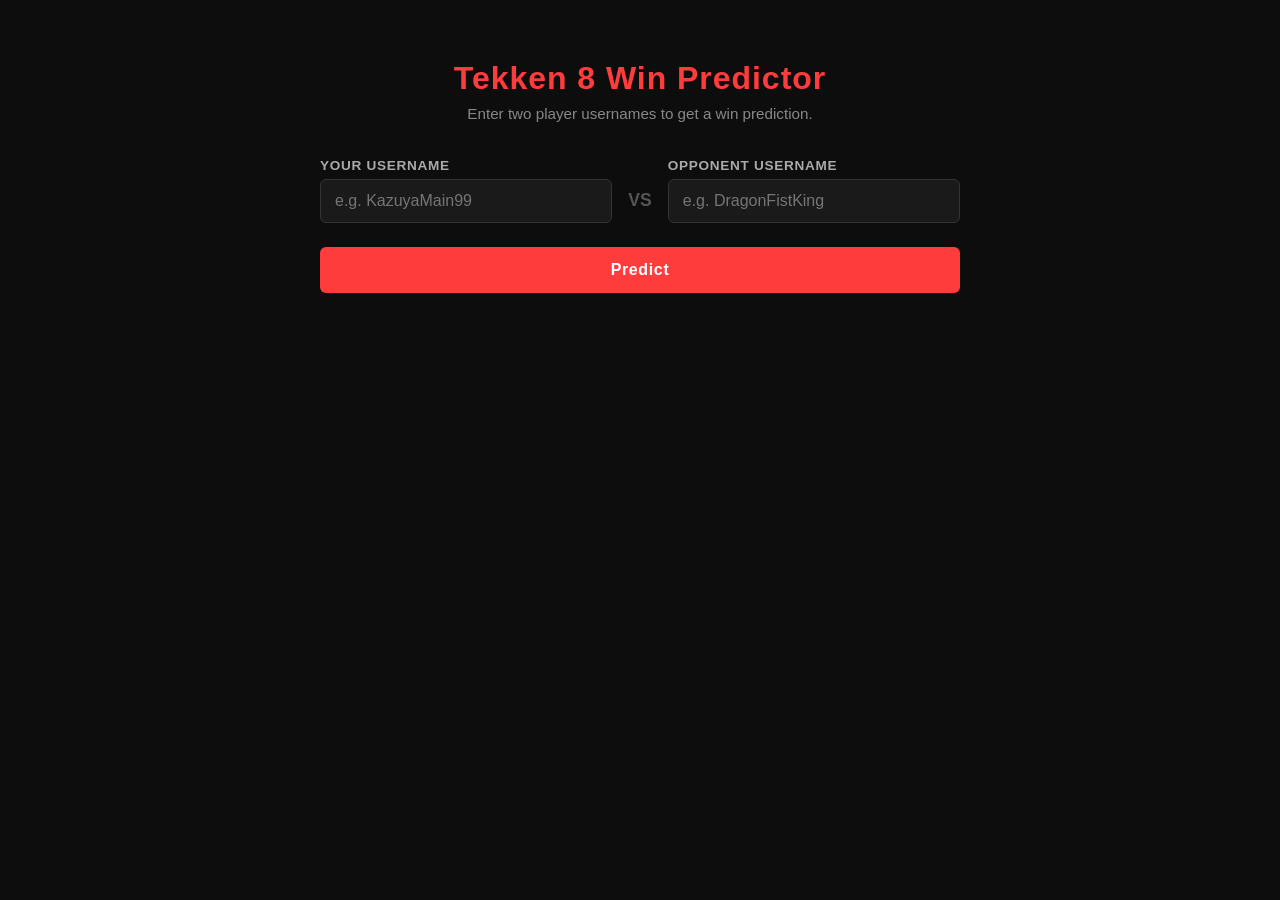
==== frontend/index.html @ 677386f2 "UI frontend draft complete" ====
<!DOCTYPE html>
<html lang="en">
<head>
  <meta charset="UTF-8" />
  <meta name="viewport" content="width=device-width, initial-scale=1.0" />
  <title>Tekken 8 Win Predictor</title>
  <link rel="stylesheet" href="style.css" />
</head>
<body>
  <main>
    <h1>Tekken 8 Win Predictor</h1>
    <p class="subtitle">Enter two player usernames to get a win prediction.</p>

    <form id="predict-form">
      <div class="players">
        <div class="player-field">
          <label for="player1">Your Username</label>
          <input id="player1" type="text" placeholder="e.g. KazuyaMain99" autocomplete="off" required />
        </div>

        <div class="vs">VS</div>

        <div class="player-field">
          <label for="player2">Opponent Username</label>
          <input id="player2" type="text" placeholder="e.g. DragonFistKing" autocomplete="off" required />
        </div>
      </div>

      <button type="submit" id="submit-btn">Predict</button>
    </form>

    <section id="result" class="hidden">
      <div class="result-card">
        <div class="win-bar-container">
          <div id="win-bar" class="win-bar"></div>
        </div>
        <div class="win-labels">
          <span id="label-p1" class="win-label"></span>
          <span id="label-p2" class="win-label right"></span>
        </div>
        <p id="explanation" class="explanation"></p>
      </div>
    </section>

    <section id="error-msg" class="hidden error">
      <p id="error-text"></p>
    </section>
  </main>

  <script src="app.js"></script>
</body>
</html>
---- frontend/style.css ----
*, *::before, *::after {
  box-sizing: border-box;
  margin: 0;
  padding: 0;
}

body {
  background: #0d0d0d;
  color: #f0f0f0;
  font-family: 'Segoe UI', sans-serif;
  min-height: 100vh;
  display: flex;
  justify-content: center;
  align-items: flex-start;
  padding: 60px 16px;
}

main {
  width: 100%;
  max-width: 640px;
}

h1 {
  font-size: 2rem;
  font-weight: 700;
  letter-spacing: 0.03em;
  text-align: center;
  color: #ff3c3c;
}

.subtitle {
  text-align: center;
  color: #888;
  margin-top: 8px;
  margin-bottom: 36px;
  font-size: 0.95rem;
}

/* --- Form --- */
#predict-form {
  display: flex;
  flex-direction: column;
  gap: 24px;
}

.players {
  display: flex;
  align-items: flex-end;
  gap: 16px;
}

.player-field {
  display: flex;
  flex-direction: column;
  gap: 6px;
  flex: 1;
}

label {
  font-size: 0.85rem;
  font-weight: 600;
  color: #aaa;
  text-transform: uppercase;
  letter-spacing: 0.05em;
}

input[type="text"] {
  background: #1a1a1a;
  border: 1px solid #333;
  border-radius: 6px;
  color: #f0f0f0;
  font-size: 1rem;
  padding: 12px 14px;
  outline: none;
  transition: border-color 0.2s;
  width: 100%;
}

input[type="text"]:focus {
  border-color: #ff3c3c;
}

.vs {
  font-size: 1.1rem;
  font-weight: 800;
  color: #555;
  padding-bottom: 12px;
  flex-shrink: 0;
}

button[type="submit"] {
  background: #ff3c3c;
  border: none;
  border-radius: 6px;
  color: #fff;
  cursor: pointer;
  font-size: 1rem;
  font-weight: 700;
  letter-spacing: 0.04em;
  padding: 14px;
  transition: background 0.2s, opacity 0.2s;
  width: 100%;
}

button[type="submit"]:hover {
  background: #e03030;
}

button[type="submit"]:disabled {
  opacity: 0.5;
  cursor: not-allowed;
}

/* --- Result card --- */
.result-card {
  background: #1a1a1a;
  border: 1px solid #2a2a2a;
  border-radius: 10px;
  margin-top: 36px;
  padding: 28px 24px;
}

.win-bar-container {
  background: #2e2e2e;
  border-radius: 999px;
  height: 18px;
  overflow: hidden;
  width: 100%;
}

.win-bar {
  background: linear-gradient(90deg, #ff3c3c, #ff7043);
  height: 100%;
  border-radius: 999px;
  transition: width 0.6s ease;
  width: 0%;
}

.win-labels {
  display: flex;
  justify-content: space-between;
  margin-top: 10px;
}

.win-label {
  font-size: 0.9rem;
  color: #ccc;
}

.win-label.right {
  text-align: right;
}

.explanation {
  border-top: 1px solid #2a2a2a;
  color: #bbb;
  font-size: 0.95rem;
  line-height: 1.6;
  margin-top: 20px;
  padding-top: 16px;
}

/* --- Error --- */
.error {
  background: #2a0a0a;
  border: 1px solid #6b1c1c;
  border-radius: 8px;
  color: #f88;
  margin-top: 24px;
  padding: 16px 20px;
  font-size: 0.9rem;
}

.hidden {
  display: none;
}

/* --- Loading state --- */
#submit-btn.loading::after {
  content: '…';
}
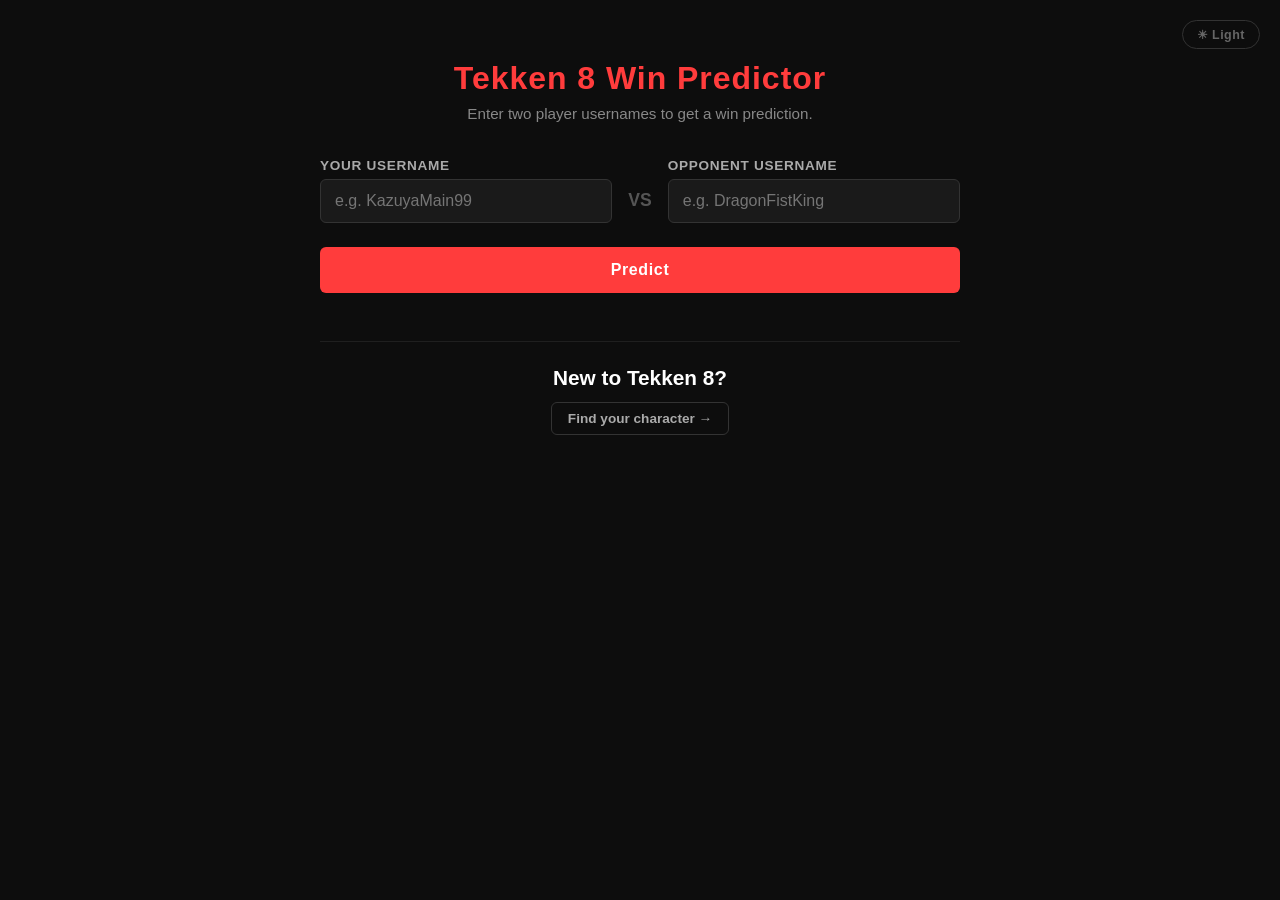
==== commit 5641f44f: "Add character quiz and light mode toggle - Added character finder quiz (quiz.html, quiz.js, quiz.css" ====
--- a/frontend/index.html
+++ b/frontend/index.html
@@ -5,6 +5,7 @@
   <meta name="viewport" content="width=device-width, initial-scale=1.0" />
   <title>Tekken 8 Win Predictor</title>
   <link rel="stylesheet" href="style.css" />
+  <script>if (localStorage.getItem('tekken-theme') === 'light') document.documentElement.classList.add('light');</script>
 </head>
 <body>
   <main>
@@ -45,8 +46,15 @@
     <section id="error-msg" class="hidden error">
       <p id="error-text"></p>
     </section>
+
+    <div class="quiz-cta">
+      <span class="quiz-cta-label">New to Tekken 8?</span>
+      <a href="quiz.html" class="quiz-cta-btn">Find your character →</a>
+    </div>
   </main>
 
+  <button id="theme-toggle" class="theme-toggle">☀ Light</button>
   <script src="app.js"></script>
+  <script src="theme.js"></script>
 </body>
 </html>
--- a/frontend/style.css
+++ b/frontend/style.css
@@ -175,7 +175,148 @@
   display: none;
 }
 
+/* --- Character quiz CTA --- */
+.quiz-cta {
+  align-items: center;
+  border-top: 1px solid #1f1f1f;
+  display: flex;
+  flex-direction: column;
+  gap: 12px;
+  justify-content: center;
+  margin-top: 48px;
+  padding-top: 24px;
+}
+
+.quiz-cta-label {
+  color: #ffffff;
+  font-size: 1.3rem;
+  font-weight: 600;
+}
+
+.quiz-cta-btn {
+  border: 1px solid #333;
+  border-radius: 6px;
+  color: #aaa;
+  font-size: 0.85rem;
+  font-weight: 600;
+  padding: 8px 16px;
+  text-decoration: none;
+  transition: border-color 0.2s, color 0.2s;
+}
+
+.quiz-cta-btn:hover {
+  border-color: #ff3c3c;
+  color: #fff;
+}
+
 /* --- Loading state --- */
 #submit-btn.loading::after {
   content: '…';
 }
+
+/* --- Theme toggle button --- */
+.theme-toggle {
+  background: transparent;
+  border: 1px solid #333;
+  border-radius: 20px;
+  color: #666;
+  cursor: pointer;
+  font-size: 0.78rem;
+  font-weight: 600;
+  letter-spacing: 0.04em;
+  padding: 6px 14px;
+  position: fixed;
+  right: 20px;
+  top: 20px;
+  transition: border-color 0.2s, color 0.2s;
+  z-index: 100;
+}
+
+.theme-toggle:hover {
+  border-color: #ff3c3c;
+  color: #fff;
+}
+
+/* --- Light mode overrides --- */
+html.light body {
+  background: #f2f2f2;
+  color: #111;
+}
+
+html.light h1 {
+  color: #e02020;
+}
+
+html.light .subtitle {
+  color: #777;
+}
+
+html.light label {
+  color: #666;
+}
+
+html.light input[type="text"] {
+  background: #fff;
+  border-color: #ccc;
+  color: #111;
+}
+
+html.light input[type="text"]:focus {
+  border-color: #e02020;
+}
+
+html.light .vs {
+  color: #bbb;
+}
+
+html.light .result-card {
+  background: #fff;
+  border-color: #e0e0e0;
+}
+
+html.light .win-bar-container {
+  background: #e0e0e0;
+}
+
+html.light .win-label {
+  color: #444;
+}
+
+html.light .explanation {
+  border-top-color: #e0e0e0;
+  color: #555;
+}
+
+html.light .error {
+  background: #fff0f0;
+  border-color: #f5a5a5;
+  color: #c0392b;
+}
+
+html.light .quiz-cta {
+  border-top-color: #e0e0e0;
+}
+
+html.light .quiz-cta-label {
+  color: #222;
+}
+
+html.light .quiz-cta-btn {
+  border-color: #ccc;
+  color: #555;
+}
+
+html.light .quiz-cta-btn:hover {
+  border-color: #e02020;
+  color: #111;
+}
+
+html.light .theme-toggle {
+  border-color: #ccc;
+  color: #555;
+}
+
+html.light .theme-toggle:hover {
+  border-color: #e02020;
+  color: #111;
+}
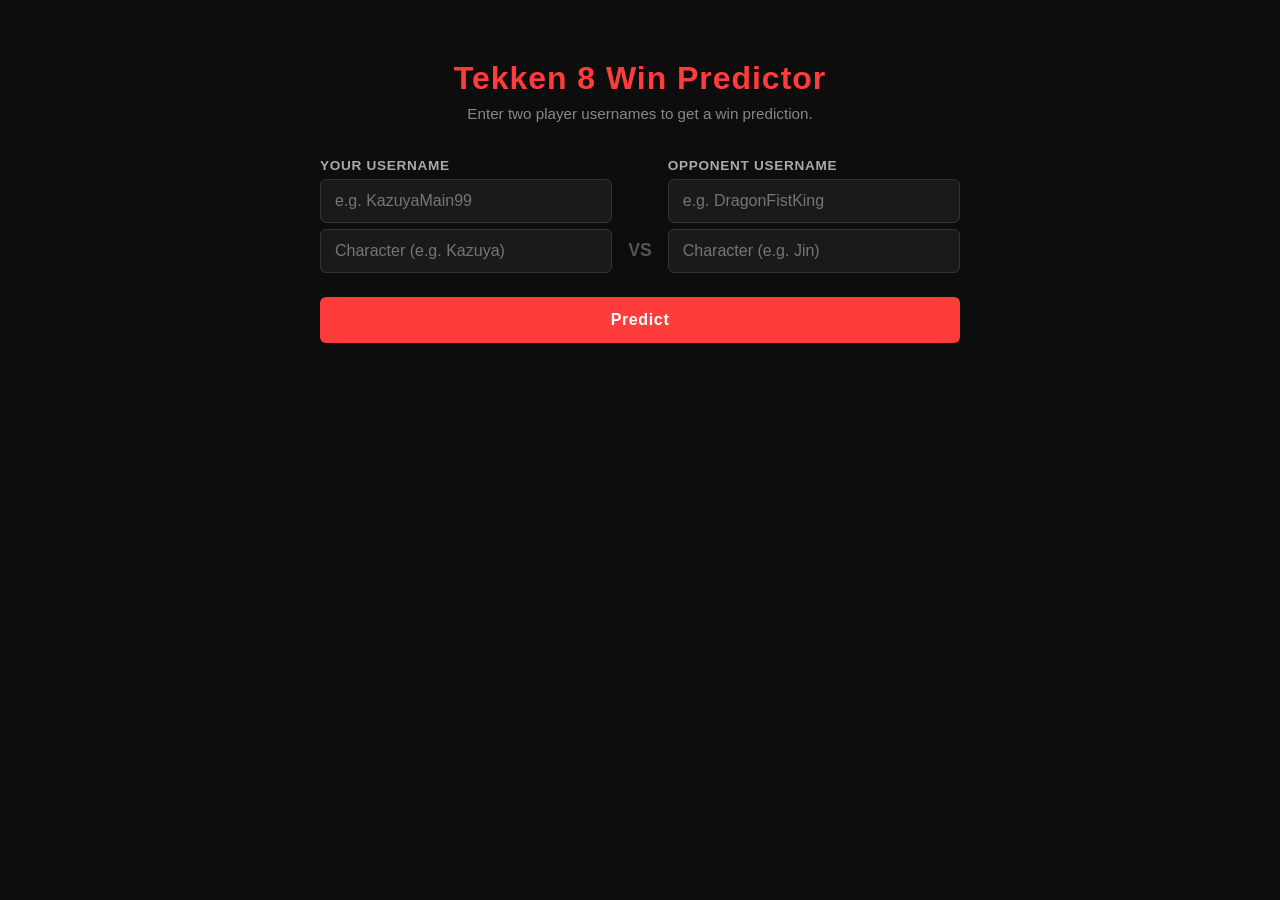
==== commit 2bfc9edf: "feat(groq): add Groq LLM integration backend and frontend character inputs" ====
--- a/frontend/index.html
+++ b/frontend/index.html
@@ -1,60 +1,54 @@
-<!DOCTYPE html>
-<html lang="en">
-<head>
-  <meta charset="UTF-8" />
-  <meta name="viewport" content="width=device-width, initial-scale=1.0" />
-  <title>Tekken 8 Win Predictor</title>
-  <link rel="stylesheet" href="style.css" />
-  <script>if (localStorage.getItem('tekken-theme') === 'light') document.documentElement.classList.add('light');</script>
-</head>
-<body>
-  <main>
-    <h1>Tekken 8 Win Predictor</h1>
-    <p class="subtitle">Enter two player usernames to get a win prediction.</p>
-
-    <form id="predict-form">
-      <div class="players">
-        <div class="player-field">
-          <label for="player1">Your Username</label>
-          <input id="player1" type="text" placeholder="e.g. KazuyaMain99" autocomplete="off" required />
-        </div>
-
-        <div class="vs">VS</div>
-
-        <div class="player-field">
-          <label for="player2">Opponent Username</label>
-          <input id="player2" type="text" placeholder="e.g. DragonFistKing" autocomplete="off" required />
-        </div>
-      </div>
-
-      <button type="submit" id="submit-btn">Predict</button>
-    </form>
-
-    <section id="result" class="hidden">
-      <div class="result-card">
-        <div class="win-bar-container">
-          <div id="win-bar" class="win-bar"></div>
-        </div>
-        <div class="win-labels">
-          <span id="label-p1" class="win-label"></span>
-          <span id="label-p2" class="win-label right"></span>
-        </div>
-        <p id="explanation" class="explanation"></p>
-      </div>
-    </section>
-
-    <section id="error-msg" class="hidden error">
-      <p id="error-text"></p>
-    </section>
-
-    <div class="quiz-cta">
-      <span class="quiz-cta-label">New to Tekken 8?</span>
-      <a href="quiz.html" class="quiz-cta-btn">Find your character →</a>
-    </div>
-  </main>
-
-  <button id="theme-toggle" class="theme-toggle">☀ Light</button>
-  <script src="app.js"></script>
-  <script src="theme.js"></script>
-</body>
-</html>
+<!DOCTYPE html>
+<html lang="en">
+<head>
+  <meta charset="UTF-8" />
+  <meta name="viewport" content="width=device-width, initial-scale=1.0" />
+  <title>Tekken 8 Win Predictor</title>
+  <link rel="stylesheet" href="style.css" />
+</head>
+<body>
+  <main>
+    <h1>Tekken 8 Win Predictor</h1>
+    <p class="subtitle">Enter two player usernames to get a win prediction.</p>
+
+    <form id="predict-form">
+      <div class="players">
+        <div class="player-field">
+          <label for="player1">Your Username</label>
+          <input id="player1" type="text" placeholder="e.g. KazuyaMain99" autocomplete="off" required />
+          <input id="player1-char" type="text" class="char-input" placeholder="Character (e.g. Kazuya)" autocomplete="off" />
+        </div>
+
+        <div class="vs">VS</div>
+
+        <div class="player-field">
+          <label for="player2">Opponent Username</label>
+          <input id="player2" type="text" placeholder="e.g. DragonFistKing" autocomplete="off" required />
+          <input id="player2-char" type="text" class="char-input" placeholder="Character (e.g. Jin)" autocomplete="off" />
+        </div>
+      </div>
+
+      <button type="submit" id="submit-btn">Predict</button>
+    </form>
+
+    <section id="result" class="hidden">
+      <div class="result-card">
+        <div class="win-bar-container">
+          <div id="win-bar" class="win-bar"></div>
+        </div>
+        <div class="win-labels">
+          <span id="label-p1" class="win-label"></span>
+          <span id="label-p2" class="win-label right"></span>
+        </div>
+        <p id="explanation" class="explanation"></p>
+      </div>
+    </section>
+
+    <section id="error-msg" class="hidden error">
+      <p id="error-text"></p>
+    </section>
+  </main>
+
+  <script src="app.js"></script>
+</body>
+</html>
--- a/frontend/style.css
+++ b/frontend/style.css
@@ -1,322 +1,181 @@
-*, *::before, *::after {
-  box-sizing: border-box;
-  margin: 0;
-  padding: 0;
-}
-
-body {
-  background: #0d0d0d;
-  color: #f0f0f0;
-  font-family: 'Segoe UI', sans-serif;
-  min-height: 100vh;
-  display: flex;
-  justify-content: center;
-  align-items: flex-start;
-  padding: 60px 16px;
-}
-
-main {
-  width: 100%;
-  max-width: 640px;
-}
-
-h1 {
-  font-size: 2rem;
-  font-weight: 700;
-  letter-spacing: 0.03em;
-  text-align: center;
-  color: #ff3c3c;
-}
-
-.subtitle {
-  text-align: center;
-  color: #888;
-  margin-top: 8px;
-  margin-bottom: 36px;
-  font-size: 0.95rem;
-}
-
-/* --- Form --- */
-#predict-form {
-  display: flex;
-  flex-direction: column;
-  gap: 24px;
-}
-
-.players {
-  display: flex;
-  align-items: flex-end;
-  gap: 16px;
-}
-
-.player-field {
-  display: flex;
-  flex-direction: column;
-  gap: 6px;
-  flex: 1;
-}
-
-label {
-  font-size: 0.85rem;
-  font-weight: 600;
-  color: #aaa;
-  text-transform: uppercase;
-  letter-spacing: 0.05em;
-}
-
-input[type="text"] {
-  background: #1a1a1a;
-  border: 1px solid #333;
-  border-radius: 6px;
-  color: #f0f0f0;
-  font-size: 1rem;
-  padding: 12px 14px;
-  outline: none;
-  transition: border-color 0.2s;
-  width: 100%;
-}
-
-input[type="text"]:focus {
-  border-color: #ff3c3c;
-}
-
-.vs {
-  font-size: 1.1rem;
-  font-weight: 800;
-  color: #555;
-  padding-bottom: 12px;
-  flex-shrink: 0;
-}
-
-button[type="submit"] {
-  background: #ff3c3c;
-  border: none;
-  border-radius: 6px;
-  color: #fff;
-  cursor: pointer;
-  font-size: 1rem;
-  font-weight: 700;
-  letter-spacing: 0.04em;
-  padding: 14px;
-  transition: background 0.2s, opacity 0.2s;
-  width: 100%;
-}
-
-button[type="submit"]:hover {
-  background: #e03030;
-}
-
-button[type="submit"]:disabled {
-  opacity: 0.5;
-  cursor: not-allowed;
-}
-
-/* --- Result card --- */
-.result-card {
-  background: #1a1a1a;
-  border: 1px solid #2a2a2a;
-  border-radius: 10px;
-  margin-top: 36px;
-  padding: 28px 24px;
-}
-
-.win-bar-container {
-  background: #2e2e2e;
-  border-radius: 999px;
-  height: 18px;
-  overflow: hidden;
-  width: 100%;
-}
-
-.win-bar {
-  background: linear-gradient(90deg, #ff3c3c, #ff7043);
-  height: 100%;
-  border-radius: 999px;
-  transition: width 0.6s ease;
-  width: 0%;
-}
-
-.win-labels {
-  display: flex;
-  justify-content: space-between;
-  margin-top: 10px;
-}
-
-.win-label {
-  font-size: 0.9rem;
-  color: #ccc;
-}
-
-.win-label.right {
-  text-align: right;
-}
-
-.explanation {
-  border-top: 1px solid #2a2a2a;
-  color: #bbb;
-  font-size: 0.95rem;
-  line-height: 1.6;
-  margin-top: 20px;
-  padding-top: 16px;
-}
-
-/* --- Error --- */
-.error {
-  background: #2a0a0a;
-  border: 1px solid #6b1c1c;
-  border-radius: 8px;
-  color: #f88;
-  margin-top: 24px;
-  padding: 16px 20px;
-  font-size: 0.9rem;
-}
-
-.hidden {
-  display: none;
-}
-
-/* --- Character quiz CTA --- */
-.quiz-cta {
-  align-items: center;
-  border-top: 1px solid #1f1f1f;
-  display: flex;
-  flex-direction: column;
-  gap: 12px;
-  justify-content: center;
-  margin-top: 48px;
-  padding-top: 24px;
-}
-
-.quiz-cta-label {
-  color: #ffffff;
-  font-size: 1.3rem;
-  font-weight: 600;
-}
-
-.quiz-cta-btn {
-  border: 1px solid #333;
-  border-radius: 6px;
-  color: #aaa;
-  font-size: 0.85rem;
-  font-weight: 600;
-  padding: 8px 16px;
-  text-decoration: none;
-  transition: border-color 0.2s, color 0.2s;
-}
-
-.quiz-cta-btn:hover {
-  border-color: #ff3c3c;
-  color: #fff;
-}
-
-/* --- Loading state --- */
-#submit-btn.loading::after {
-  content: '…';
-}
-
-/* --- Theme toggle button --- */
-.theme-toggle {
-  background: transparent;
-  border: 1px solid #333;
-  border-radius: 20px;
-  color: #666;
-  cursor: pointer;
-  font-size: 0.78rem;
-  font-weight: 600;
-  letter-spacing: 0.04em;
-  padding: 6px 14px;
-  position: fixed;
-  right: 20px;
-  top: 20px;
-  transition: border-color 0.2s, color 0.2s;
-  z-index: 100;
-}
-
-.theme-toggle:hover {
-  border-color: #ff3c3c;
-  color: #fff;
-}
-
-/* --- Light mode overrides --- */
-html.light body {
-  background: #f2f2f2;
-  color: #111;
-}
-
-html.light h1 {
-  color: #e02020;
-}
-
-html.light .subtitle {
-  color: #777;
-}
-
-html.light label {
-  color: #666;
-}
-
-html.light input[type="text"] {
-  background: #fff;
-  border-color: #ccc;
-  color: #111;
-}
-
-html.light input[type="text"]:focus {
-  border-color: #e02020;
-}
-
-html.light .vs {
-  color: #bbb;
-}
-
-html.light .result-card {
-  background: #fff;
-  border-color: #e0e0e0;
-}
-
-html.light .win-bar-container {
-  background: #e0e0e0;
-}
-
-html.light .win-label {
-  color: #444;
-}
-
-html.light .explanation {
-  border-top-color: #e0e0e0;
-  color: #555;
-}
-
-html.light .error {
-  background: #fff0f0;
-  border-color: #f5a5a5;
-  color: #c0392b;
-}
-
-html.light .quiz-cta {
-  border-top-color: #e0e0e0;
-}
-
-html.light .quiz-cta-label {
-  color: #222;
-}
-
-html.light .quiz-cta-btn {
-  border-color: #ccc;
-  color: #555;
-}
-
-html.light .quiz-cta-btn:hover {
-  border-color: #e02020;
-  color: #111;
-}
-
-html.light .theme-toggle {
-  border-color: #ccc;
-  color: #555;
-}
-
-html.light .theme-toggle:hover {
-  border-color: #e02020;
-  color: #111;
-}
+*, *::before, *::after {
+  box-sizing: border-box;
+  margin: 0;
+  padding: 0;
+}
+
+body {
+  background: #0d0d0d;
+  color: #f0f0f0;
+  font-family: 'Segoe UI', sans-serif;
+  min-height: 100vh;
+  display: flex;
+  justify-content: center;
+  align-items: flex-start;
+  padding: 60px 16px;
+}
+
+main {
+  width: 100%;
+  max-width: 640px;
+}
+
+h1 {
+  font-size: 2rem;
+  font-weight: 700;
+  letter-spacing: 0.03em;
+  text-align: center;
+  color: #ff3c3c;
+}
+
+.subtitle {
+  text-align: center;
+  color: #888;
+  margin-top: 8px;
+  margin-bottom: 36px;
+  font-size: 0.95rem;
+}
+
+/* --- Form --- */
+#predict-form {
+  display: flex;
+  flex-direction: column;
+  gap: 24px;
+}
+
+.players {
+  display: flex;
+  align-items: flex-end;
+  gap: 16px;
+}
+
+.player-field {
+  display: flex;
+  flex-direction: column;
+  gap: 6px;
+  flex: 1;
+}
+
+label {
+  font-size: 0.85rem;
+  font-weight: 600;
+  color: #aaa;
+  text-transform: uppercase;
+  letter-spacing: 0.05em;
+}
+
+input[type="text"] {
+  background: #1a1a1a;
+  border: 1px solid #333;
+  border-radius: 6px;
+  color: #f0f0f0;
+  font-size: 1rem;
+  padding: 12px 14px;
+  outline: none;
+  transition: border-color 0.2s;
+  width: 100%;
+}
+
+input[type="text"]:focus {
+  border-color: #ff3c3c;
+}
+
+.vs {
+  font-size: 1.1rem;
+  font-weight: 800;
+  color: #555;
+  padding-bottom: 12px;
+  flex-shrink: 0;
+}
+
+button[type="submit"] {
+  background: #ff3c3c;
+  border: none;
+  border-radius: 6px;
+  color: #fff;
+  cursor: pointer;
+  font-size: 1rem;
+  font-weight: 700;
+  letter-spacing: 0.04em;
+  padding: 14px;
+  transition: background 0.2s, opacity 0.2s;
+  width: 100%;
+}
+
+button[type="submit"]:hover {
+  background: #e03030;
+}
+
+button[type="submit"]:disabled {
+  opacity: 0.5;
+  cursor: not-allowed;
+}
+
+/* --- Result card --- */
+.result-card {
+  background: #1a1a1a;
+  border: 1px solid #2a2a2a;
+  border-radius: 10px;
+  margin-top: 36px;
+  padding: 28px 24px;
+}
+
+.win-bar-container {
+  background: #2e2e2e;
+  border-radius: 999px;
+  height: 18px;
+  overflow: hidden;
+  width: 100%;
+}
+
+.win-bar {
+  background: linear-gradient(90deg, #ff3c3c, #ff7043);
+  height: 100%;
+  border-radius: 999px;
+  transition: width 0.6s ease;
+  width: 0%;
+}
+
+.win-labels {
+  display: flex;
+  justify-content: space-between;
+  margin-top: 10px;
+}
+
+.win-label {
+  font-size: 0.9rem;
+  color: #ccc;
+}
+
+.win-label.right {
+  text-align: right;
+}
+
+.explanation {
+  border-top: 1px solid #2a2a2a;
+  color: #bbb;
+  font-size: 0.95rem;
+  line-height: 1.6;
+  margin-top: 20px;
+  padding-top: 16px;
+}
+
+/* --- Error --- */
+.error {
+  background: #2a0a0a;
+  border: 1px solid #6b1c1c;
+  border-radius: 8px;
+  color: #f88;
+  margin-top: 24px;
+  padding: 16px 20px;
+  font-size: 0.9rem;
+}
+
+.hidden {
+  display: none;
+}
+
+/* --- Loading state --- */
+#submit-btn.loading::after {
+  content: '…';
+}
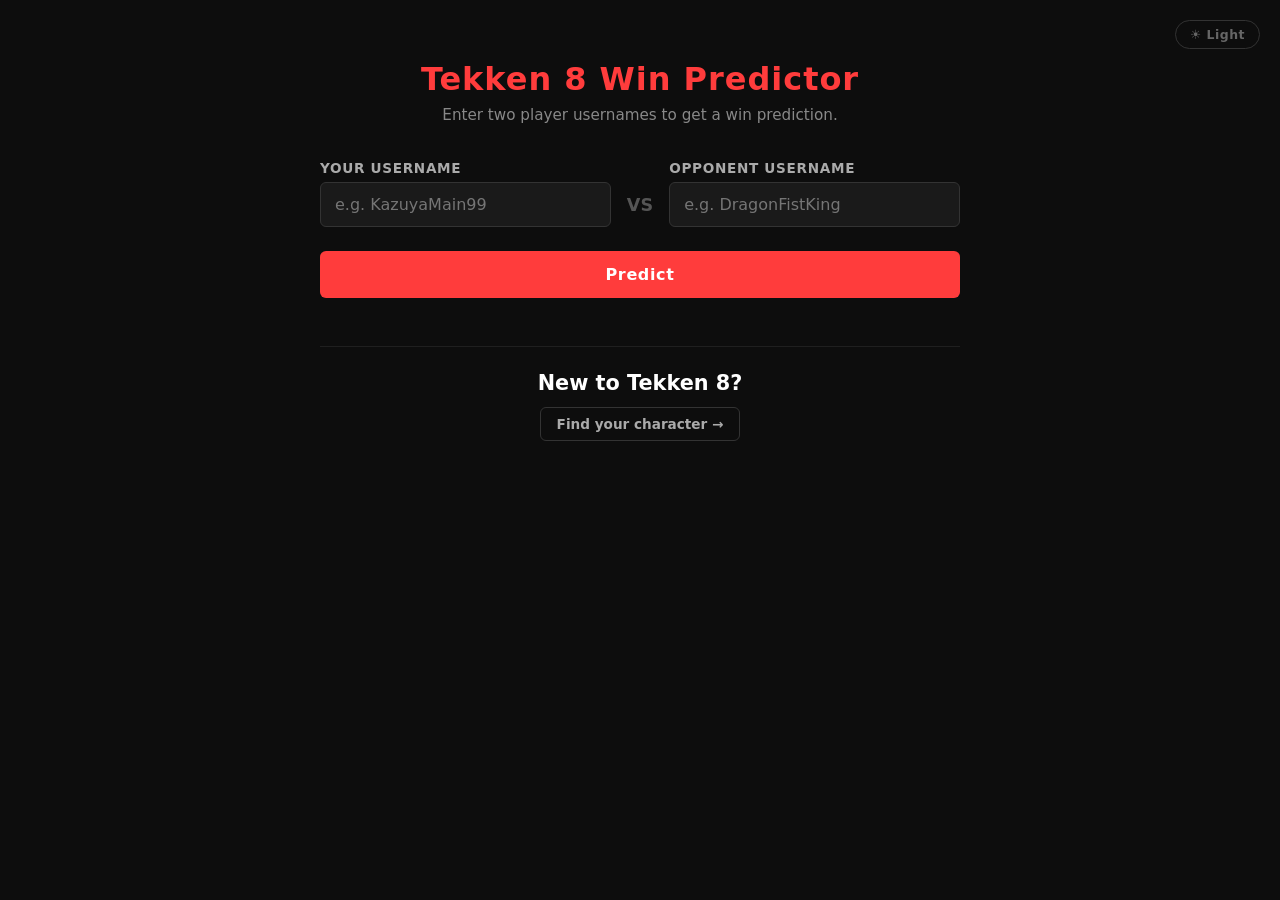
==== commit ed693982: "Merged from main" ====
--- a/frontend/index.html
+++ b/frontend/index.html
@@ -1,54 +1,60 @@
-<!DOCTYPE html>
-<html lang="en">
-<head>
-  <meta charset="UTF-8" />
-  <meta name="viewport" content="width=device-width, initial-scale=1.0" />
-  <title>Tekken 8 Win Predictor</title>
-  <link rel="stylesheet" href="style.css" />
-</head>
-<body>
-  <main>
-    <h1>Tekken 8 Win Predictor</h1>
-    <p class="subtitle">Enter two player usernames to get a win prediction.</p>
-
-    <form id="predict-form">
-      <div class="players">
-        <div class="player-field">
-          <label for="player1">Your Username</label>
-          <input id="player1" type="text" placeholder="e.g. KazuyaMain99" autocomplete="off" required />
-          <input id="player1-char" type="text" class="char-input" placeholder="Character (e.g. Kazuya)" autocomplete="off" />
-        </div>
-
-        <div class="vs">VS</div>
-
-        <div class="player-field">
-          <label for="player2">Opponent Username</label>
-          <input id="player2" type="text" placeholder="e.g. DragonFistKing" autocomplete="off" required />
-          <input id="player2-char" type="text" class="char-input" placeholder="Character (e.g. Jin)" autocomplete="off" />
-        </div>
-      </div>
-
-      <button type="submit" id="submit-btn">Predict</button>
-    </form>
-
-    <section id="result" class="hidden">
-      <div class="result-card">
-        <div class="win-bar-container">
-          <div id="win-bar" class="win-bar"></div>
-        </div>
-        <div class="win-labels">
-          <span id="label-p1" class="win-label"></span>
-          <span id="label-p2" class="win-label right"></span>
-        </div>
-        <p id="explanation" class="explanation"></p>
-      </div>
-    </section>
-
-    <section id="error-msg" class="hidden error">
-      <p id="error-text"></p>
-    </section>
-  </main>
-
-  <script src="app.js"></script>
-</body>
-</html>
+<!DOCTYPE html>
+<html lang="en">
+<head>
+  <meta charset="UTF-8" />
+  <meta name="viewport" content="width=device-width, initial-scale=1.0" />
+  <title>Tekken 8 Win Predictor</title>
+  <link rel="stylesheet" href="style.css" />
+  <script>if (localStorage.getItem('tekken-theme') === 'light') document.documentElement.classList.add('light');</script>
+</head>
+<body>
+  <main>
+    <h1>Tekken 8 Win Predictor</h1>
+    <p class="subtitle">Enter two player usernames to get a win prediction.</p>
+
+    <form id="predict-form">
+      <div class="players">
+        <div class="player-field">
+          <label for="player1">Your Username</label>
+          <input id="player1" type="text" placeholder="e.g. KazuyaMain99" autocomplete="off" required />
+        </div>
+
+        <div class="vs">VS</div>
+
+        <div class="player-field">
+          <label for="player2">Opponent Username</label>
+          <input id="player2" type="text" placeholder="e.g. DragonFistKing" autocomplete="off" required />
+        </div>
+      </div>
+
+      <button type="submit" id="submit-btn">Predict</button>
+    </form>
+
+    <section id="result" class="hidden">
+      <div class="result-card">
+        <div class="win-bar-container">
+          <div id="win-bar" class="win-bar"></div>
+        </div>
+        <div class="win-labels">
+          <span id="label-p1" class="win-label"></span>
+          <span id="label-p2" class="win-label right"></span>
+        </div>
+        <p id="explanation" class="explanation"></p>
+      </div>
+    </section>
+
+    <section id="error-msg" class="hidden error">
+      <p id="error-text"></p>
+    </section>
+
+    <div class="quiz-cta">
+      <span class="quiz-cta-label">New to Tekken 8?</span>
+      <a href="quiz.html" class="quiz-cta-btn">Find your character →</a>
+    </div>
+  </main>
+
+  <button id="theme-toggle" class="theme-toggle">☀ Light</button>
+  <script src="app.js"></script>
+  <script src="theme.js"></script>
+</body>
+</html>
--- a/frontend/style.css
+++ b/frontend/style.css
@@ -1,181 +1,355 @@
-*, *::before, *::after {
-  box-sizing: border-box;
-  margin: 0;
-  padding: 0;
-}
-
-body {
-  background: #0d0d0d;
-  color: #f0f0f0;
-  font-family: 'Segoe UI', sans-serif;
-  min-height: 100vh;
-  display: flex;
-  justify-content: center;
-  align-items: flex-start;
-  padding: 60px 16px;
-}
-
-main {
-  width: 100%;
-  max-width: 640px;
-}
-
-h1 {
-  font-size: 2rem;
-  font-weight: 700;
-  letter-spacing: 0.03em;
-  text-align: center;
-  color: #ff3c3c;
-}
-
-.subtitle {
-  text-align: center;
-  color: #888;
-  margin-top: 8px;
-  margin-bottom: 36px;
-  font-size: 0.95rem;
-}
-
-/* --- Form --- */
-#predict-form {
-  display: flex;
-  flex-direction: column;
-  gap: 24px;
-}
-
-.players {
-  display: flex;
-  align-items: flex-end;
-  gap: 16px;
-}
-
-.player-field {
-  display: flex;
-  flex-direction: column;
-  gap: 6px;
-  flex: 1;
-}
-
-label {
-  font-size: 0.85rem;
-  font-weight: 600;
-  color: #aaa;
-  text-transform: uppercase;
-  letter-spacing: 0.05em;
-}
-
-input[type="text"] {
-  background: #1a1a1a;
-  border: 1px solid #333;
-  border-radius: 6px;
-  color: #f0f0f0;
-  font-size: 1rem;
-  padding: 12px 14px;
-  outline: none;
-  transition: border-color 0.2s;
-  width: 100%;
-}
-
-input[type="text"]:focus {
-  border-color: #ff3c3c;
-}
-
-.vs {
-  font-size: 1.1rem;
-  font-weight: 800;
-  color: #555;
-  padding-bottom: 12px;
-  flex-shrink: 0;
-}
-
-button[type="submit"] {
-  background: #ff3c3c;
-  border: none;
-  border-radius: 6px;
-  color: #fff;
-  cursor: pointer;
-  font-size: 1rem;
-  font-weight: 700;
-  letter-spacing: 0.04em;
-  padding: 14px;
-  transition: background 0.2s, opacity 0.2s;
-  width: 100%;
-}
-
-button[type="submit"]:hover {
-  background: #e03030;
-}
-
-button[type="submit"]:disabled {
-  opacity: 0.5;
-  cursor: not-allowed;
-}
-
-/* --- Result card --- */
-.result-card {
-  background: #1a1a1a;
-  border: 1px solid #2a2a2a;
-  border-radius: 10px;
-  margin-top: 36px;
-  padding: 28px 24px;
-}
-
-.win-bar-container {
-  background: #2e2e2e;
-  border-radius: 999px;
-  height: 18px;
-  overflow: hidden;
-  width: 100%;
-}
-
-.win-bar {
-  background: linear-gradient(90deg, #ff3c3c, #ff7043);
-  height: 100%;
-  border-radius: 999px;
-  transition: width 0.6s ease;
-  width: 0%;
-}
-
-.win-labels {
-  display: flex;
-  justify-content: space-between;
-  margin-top: 10px;
-}
-
-.win-label {
-  font-size: 0.9rem;
-  color: #ccc;
-}
-
-.win-label.right {
-  text-align: right;
-}
-
-.explanation {
-  border-top: 1px solid #2a2a2a;
-  color: #bbb;
-  font-size: 0.95rem;
-  line-height: 1.6;
-  margin-top: 20px;
-  padding-top: 16px;
-}
-
-/* --- Error --- */
-.error {
-  background: #2a0a0a;
-  border: 1px solid #6b1c1c;
-  border-radius: 8px;
-  color: #f88;
-  margin-top: 24px;
-  padding: 16px 20px;
-  font-size: 0.9rem;
-}
-
-.hidden {
-  display: none;
-}
-
-/* --- Loading state --- */
-#submit-btn.loading::after {
-  content: '…';
-}
+*, *::before, *::after {
+  box-sizing: border-box;
+  margin: 0;
+  padding: 0;
+}
+
+button, input, select, textarea {
+  font-family: inherit;
+  font-size: inherit;
+}
+
+body {
+  background: #0d0d0d;
+  color: #f0f0f0;
+  font-family: 'Segoe UI', system-ui, -apple-system, sans-serif;
+  min-height: 100vh;
+  display: flex;
+  justify-content: center;
+  align-items: flex-start;
+  padding: 60px 16px;
+}
+
+main {
+  width: 100%;
+  max-width: 640px;
+}
+
+h1 {
+  font-size: 2rem;
+  font-weight: 700;
+  letter-spacing: 0.03em;
+  text-align: center;
+  color: #ff3c3c;
+}
+
+.subtitle {
+  text-align: center;
+  color: #888;
+  margin-top: 8px;
+  margin-bottom: 36px;
+  font-size: 0.95rem;
+}
+
+/* --- Form --- */
+#predict-form {
+  display: flex;
+  flex-direction: column;
+  gap: 24px;
+}
+
+.players {
+  display: flex;
+  align-items: flex-end;
+  gap: 16px;
+}
+
+.player-field {
+  display: flex;
+  flex-direction: column;
+  gap: 6px;
+  flex: 1;
+}
+
+label {
+  font-size: 0.85rem;
+  font-weight: 600;
+  color: #aaa;
+  text-transform: uppercase;
+  letter-spacing: 0.05em;
+}
+
+input[type="text"] {
+  background: #1a1a1a;
+  border: 1px solid #333;
+  border-radius: 6px;
+  color: #f0f0f0;
+  font-size: 1rem;
+  padding: 12px 14px;
+  outline: none;
+  transition: border-color 0.2s;
+  width: 100%;
+}
+
+input[type="text"]:focus {
+  border-color: #ff3c3c;
+}
+
+.vs {
+  font-size: 1.1rem;
+  font-weight: 800;
+  color: #555;
+  padding-bottom: 12px;
+  flex-shrink: 0;
+}
+
+button[type="submit"] {
+  background: #ff3c3c;
+  border: none;
+  border-radius: 6px;
+  color: #fff;
+  cursor: pointer;
+  font-size: 1rem;
+  font-weight: 700;
+  letter-spacing: 0.04em;
+  padding: 14px;
+  transition: background 0.2s, opacity 0.2s;
+  width: 100%;
+}
+
+button[type="submit"]:hover {
+  background: #e03030;
+}
+
+button[type="submit"]:disabled {
+  opacity: 0.5;
+  cursor: not-allowed;
+}
+
+/* --- Result card --- */
+.result-card {
+  background: #1a1a1a;
+  border: 1px solid #2a2a2a;
+  border-radius: 10px;
+  margin-top: 36px;
+  padding: 28px 24px;
+}
+
+.win-bar-container {
+  background: #2e2e2e;
+  border-radius: 999px;
+  height: 18px;
+  overflow: hidden;
+  width: 100%;
+}
+
+.win-bar {
+  background: linear-gradient(90deg, #ff3c3c, #ff7043);
+  height: 100%;
+  border-radius: 999px;
+  transition: width 0.6s ease;
+  width: 0%;
+}
+
+.win-labels {
+  display: flex;
+  justify-content: space-between;
+  margin-top: 10px;
+}
+
+.win-label {
+  font-size: 0.9rem;
+  color: #ccc;
+}
+
+.win-label.right {
+  text-align: right;
+}
+
+.explanation {
+  border-top: 1px solid #2a2a2a;
+  color: #bbb;
+  font-size: 0.95rem;
+  line-height: 1.6;
+  margin-top: 20px;
+  padding-top: 16px;
+}
+
+/* --- Error --- */
+.error {
+  background: #2a0a0a;
+  border: 1px solid #6b1c1c;
+  border-radius: 8px;
+  color: #f88;
+  margin-top: 24px;
+  padding: 16px 20px;
+  font-size: 0.9rem;
+}
+
+.hidden {
+  display: none;
+}
+
+/* --- Character quiz CTA --- */
+.quiz-cta {
+  align-items: center;
+  border-top: 1px solid #1f1f1f;
+  display: flex;
+  flex-direction: column;
+  gap: 12px;
+  justify-content: center;
+  margin-top: 48px;
+  padding-top: 24px;
+}
+
+.quiz-cta-label {
+  color: #ffffff;
+  font-size: 1.3rem;
+  font-weight: 600;
+}
+
+.quiz-cta-btn {
+  border: 1px solid #333;
+  border-radius: 6px;
+  color: #aaa;
+  font-size: 0.85rem;
+  font-weight: 600;
+  padding: 8px 16px;
+  text-decoration: none;
+  transition: border-color 0.2s, color 0.2s;
+}
+
+.quiz-cta-btn:hover {
+  border-color: #ff3c3c;
+  color: #fff;
+}
+
+/* --- Loading state --- */
+#submit-btn.loading::after {
+  content: '…';
+}
+
+/* --- Theme toggle button --- */
+.theme-toggle {
+  background: transparent;
+  border: 1px solid #333;
+  border-radius: 20px;
+  color: #666;
+  cursor: pointer;
+  font-size: 0.78rem;
+  font-weight: 600;
+  letter-spacing: 0.04em;
+  padding: 6px 14px;
+  position: fixed;
+  right: 20px;
+  top: 20px;
+  transition: border-color 0.2s, color 0.2s;
+  z-index: 100;
+}
+
+.theme-toggle:hover {
+  border-color: #ff3c3c;
+  color: #fff;
+}
+
+/* --- Light mode overrides --- */
+html.light body {
+  background: #f2f2f2;
+  color: #111;
+}
+
+html.light h1 {
+  color: #e02020;
+}
+
+html.light .subtitle {
+  color: #777;
+}
+
+html.light label {
+  color: #666;
+}
+
+html.light input[type="text"] {
+  background: #fff;
+  border-color: #ccc;
+  color: #111;
+}
+
+html.light input[type="text"]:focus {
+  border-color: #e02020;
+}
+
+html.light .vs {
+  color: #bbb;
+}
+
+html.light .result-card {
+  background: #fff;
+  border-color: #e0e0e0;
+}
+
+html.light .win-bar-container {
+  background: #e0e0e0;
+}
+
+html.light .win-label {
+  color: #444;
+}
+
+html.light .explanation {
+  border-top-color: #e0e0e0;
+  color: #555;
+}
+
+html.light .error {
+  background: #fff0f0;
+  border-color: #f5a5a5;
+  color: #c0392b;
+}
+
+html.light .quiz-cta {
+  border-top-color: #e0e0e0;
+}
+
+html.light .quiz-cta-label {
+  color: #222;
+}
+
+html.light .quiz-cta-btn {
+  border-color: #ccc;
+  color: #555;
+}
+
+html.light .quiz-cta-btn:hover {
+  border-color: #e02020;
+  color: #111;
+}
+
+html.light .theme-toggle {
+  border-color: #ccc;
+  color: #555;
+}
+
+html.light .theme-toggle:hover {
+  border-color: #e02020;
+  color: #111;
+}
+
+/* --- Responsive --- */
+@media (max-width: 520px) {
+  body {
+    padding: 40px 12px;
+  }
+
+  h1 {
+    font-size: 1.5rem;
+  }
+
+  .players {
+    flex-direction: column;
+    align-items: stretch;
+  }
+
+  .vs {
+    text-align: center;
+    padding-bottom: 0;
+  }
+
+  .theme-toggle {
+    font-size: 0.72rem;
+    padding: 5px 10px;
+    right: 12px;
+    top: 12px;
+  }
+}
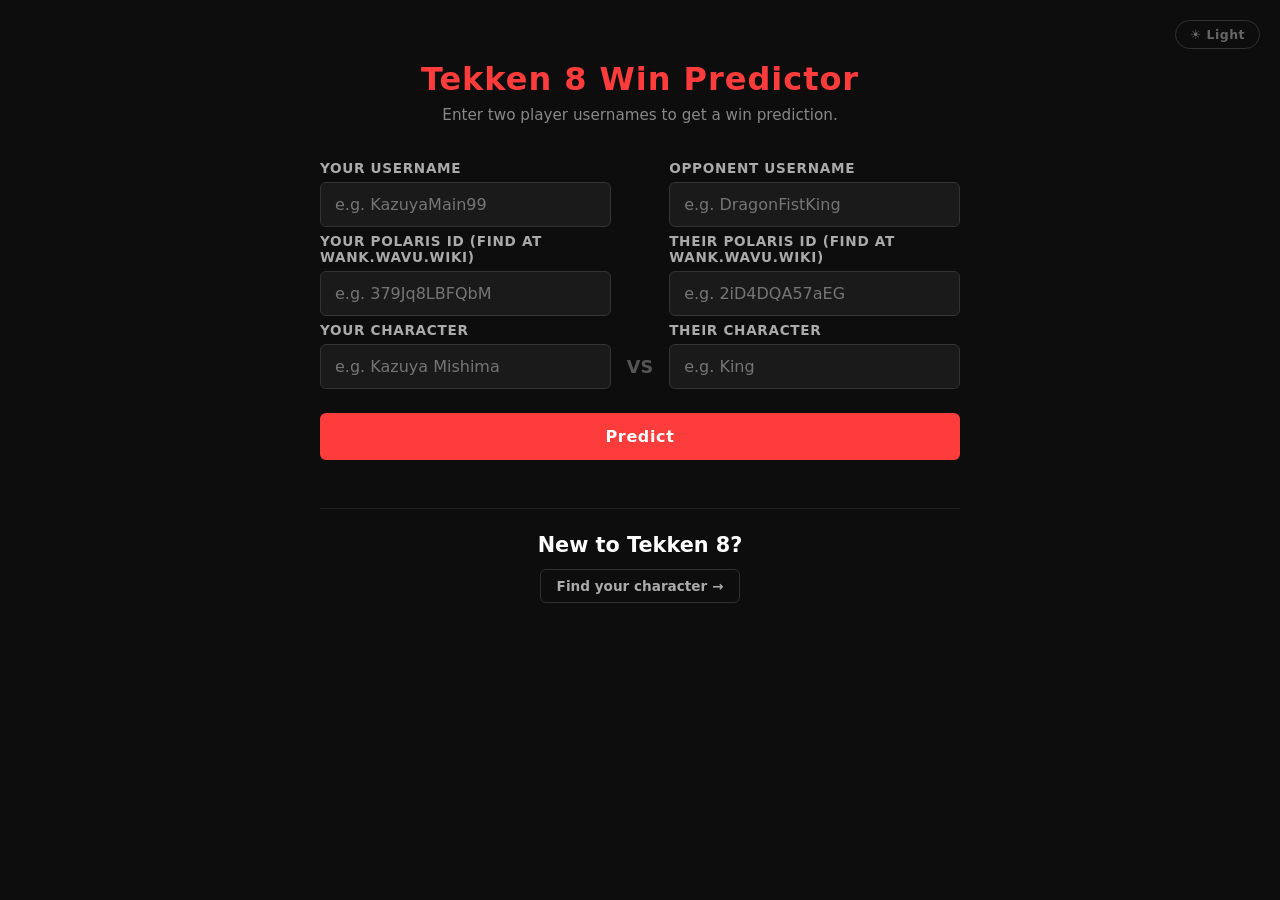
==== commit c20e0c70: "Frontend work, model accuracy, and final steps" ====
--- a/frontend/index.html
+++ b/frontend/index.html
@@ -16,14 +16,22 @@
       <div class="players">
         <div class="player-field">
           <label for="player1">Your Username</label>
-          <input id="player1" type="text" placeholder="e.g. KazuyaMain99" autocomplete="off" required />
+          <input id="player1" type="text" placeholder="e.g. KazuyaMain99" autocomplete="off" />
+          <label for="player1-polaris">Your Polaris ID <span class="id-hint">(find at wank.wavu.wiki)</span></label>
+          <input id="player1-polaris" type="text" placeholder="e.g. 379Jq8LBFQbM" autocomplete="off" />
+          <label for="player1-char">Your Character</label>
+          <input id="player1-char" type="text" list="char-list" placeholder="e.g. Kazuya Mishima" autocomplete="off" />
         </div>
 
         <div class="vs">VS</div>
 
         <div class="player-field">
           <label for="player2">Opponent Username</label>
-          <input id="player2" type="text" placeholder="e.g. DragonFistKing" autocomplete="off" required />
+          <input id="player2" type="text" placeholder="e.g. DragonFistKing" autocomplete="off" />
+          <label for="player2-polaris">Their Polaris ID <span class="id-hint">(find at wank.wavu.wiki)</span></label>
+          <input id="player2-polaris" type="text" placeholder="e.g. 2iD4DQA57aEG" autocomplete="off" />
+          <label for="player2-char">Their Character</label>
+          <input id="player2-char" type="text" list="char-list" placeholder="e.g. King" autocomplete="off" />
         </div>
       </div>
 
@@ -54,6 +62,15 @@
   </main>
 
   <button id="theme-toggle" class="theme-toggle">☀ Light</button>
+  <datalist id="char-list"></datalist>
+  <script src="characters.js"></script>
+  <script>
+    CHARACTERS.forEach(c => {
+      const opt = document.createElement('option');
+      opt.value = c.name;
+      document.getElementById('char-list').appendChild(opt);
+    });
+  </script>
   <script src="app.js"></script>
   <script src="theme.js"></script>
 </body>
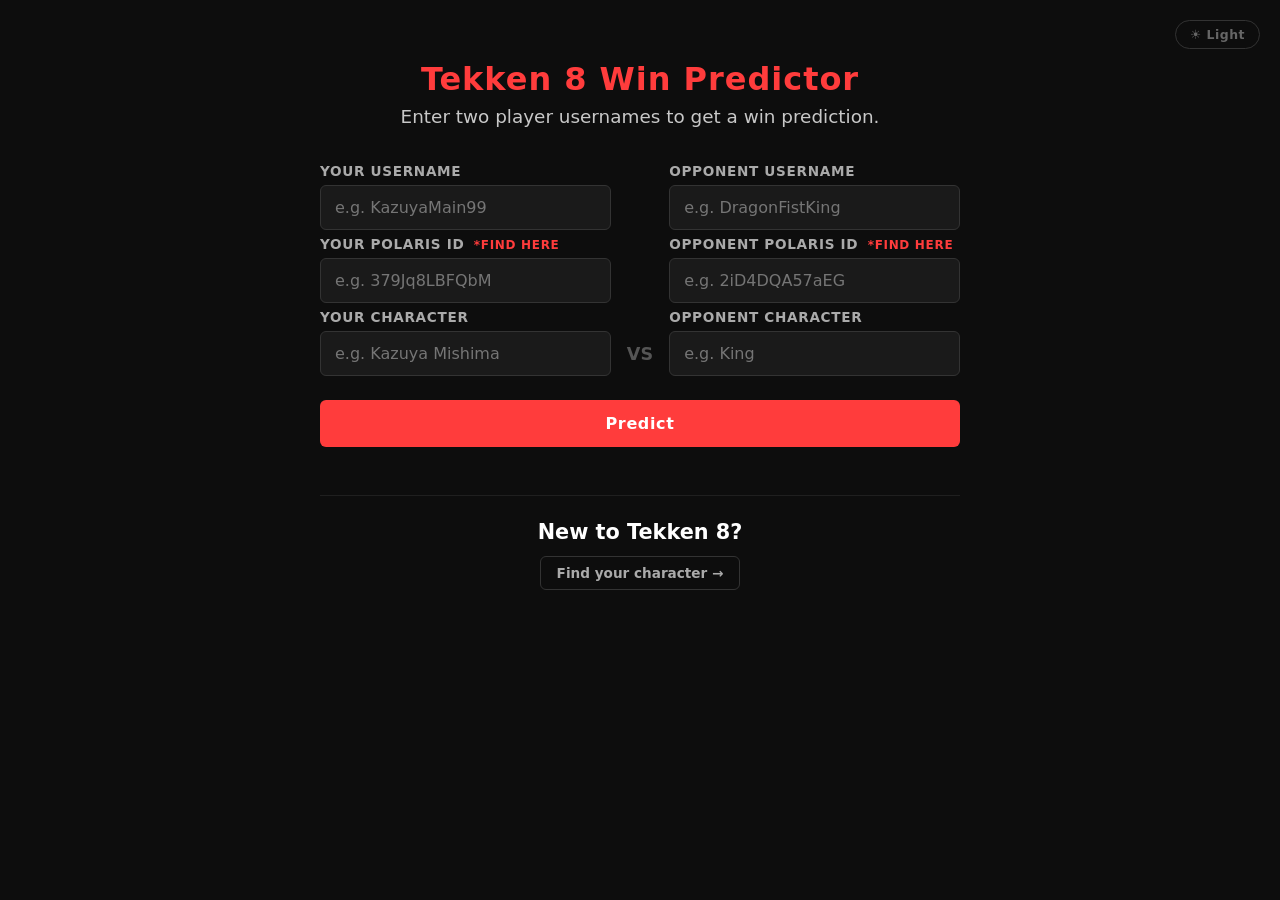
==== commit c02f3a9e: "Cleaned up the frontend to take user to wave wank to be able to get the polaris id easier" ====
--- a/frontend/index.html
+++ b/frontend/index.html
@@ -17,7 +17,7 @@
         <div class="player-field">
           <label for="player1">Your Username</label>
           <input id="player1" type="text" placeholder="e.g. KazuyaMain99" autocomplete="off" />
-          <label for="player1-polaris">Your Polaris ID <span class="id-hint">(find at wank.wavu.wiki)</span></label>
+          <label for="player1-polaris">Your Polaris ID <a class="id-hint" href="https://wank.wavu.wiki/" target="_blank" rel="noopener noreferrer">*find here</a></label>
           <input id="player1-polaris" type="text" placeholder="e.g. 379Jq8LBFQbM" autocomplete="off" />
           <label for="player1-char">Your Character</label>
           <input id="player1-char" type="text" list="char-list" placeholder="e.g. Kazuya Mishima" autocomplete="off" />
@@ -28,9 +28,9 @@
         <div class="player-field">
           <label for="player2">Opponent Username</label>
           <input id="player2" type="text" placeholder="e.g. DragonFistKing" autocomplete="off" />
-          <label for="player2-polaris">Their Polaris ID <span class="id-hint">(find at wank.wavu.wiki)</span></label>
+          <label for="player2-polaris">Opponent Polaris ID <a class="id-hint" href="https://wank.wavu.wiki/" target="_blank" rel="noopener noreferrer">*find here</a></label>
           <input id="player2-polaris" type="text" placeholder="e.g. 2iD4DQA57aEG" autocomplete="off" />
-          <label for="player2-char">Their Character</label>
+          <label for="player2-char">Opponent Character</label>
           <input id="player2-char" type="text" list="char-list" placeholder="e.g. King" autocomplete="off" />
         </div>
       </div>
--- a/frontend/style.css
+++ b/frontend/style.css
@@ -35,10 +35,10 @@
 
 .subtitle {
   text-align: center;
-  color: #888;
+  color: #c8c8c8;
   margin-top: 8px;
   margin-bottom: 36px;
-  font-size: 0.95rem;
+  font-size: 1.15rem;
 }
 
 /* --- Form --- */
@@ -67,6 +67,17 @@
   color: #aaa;
   text-transform: uppercase;
   letter-spacing: 0.05em;
+}
+
+a.id-hint {
+  color: #ff3c3c;
+  text-decoration: none;
+  font-size: 0.75rem;
+  margin-left: 4px;
+}
+
+a.id-hint:hover {
+  text-decoration: underline;
 }
 
 input[type="text"] {
@@ -253,7 +264,7 @@
 }
 
 html.light .subtitle {
-  color: #777;
+  color: #444;
 }
 
 html.light label {
